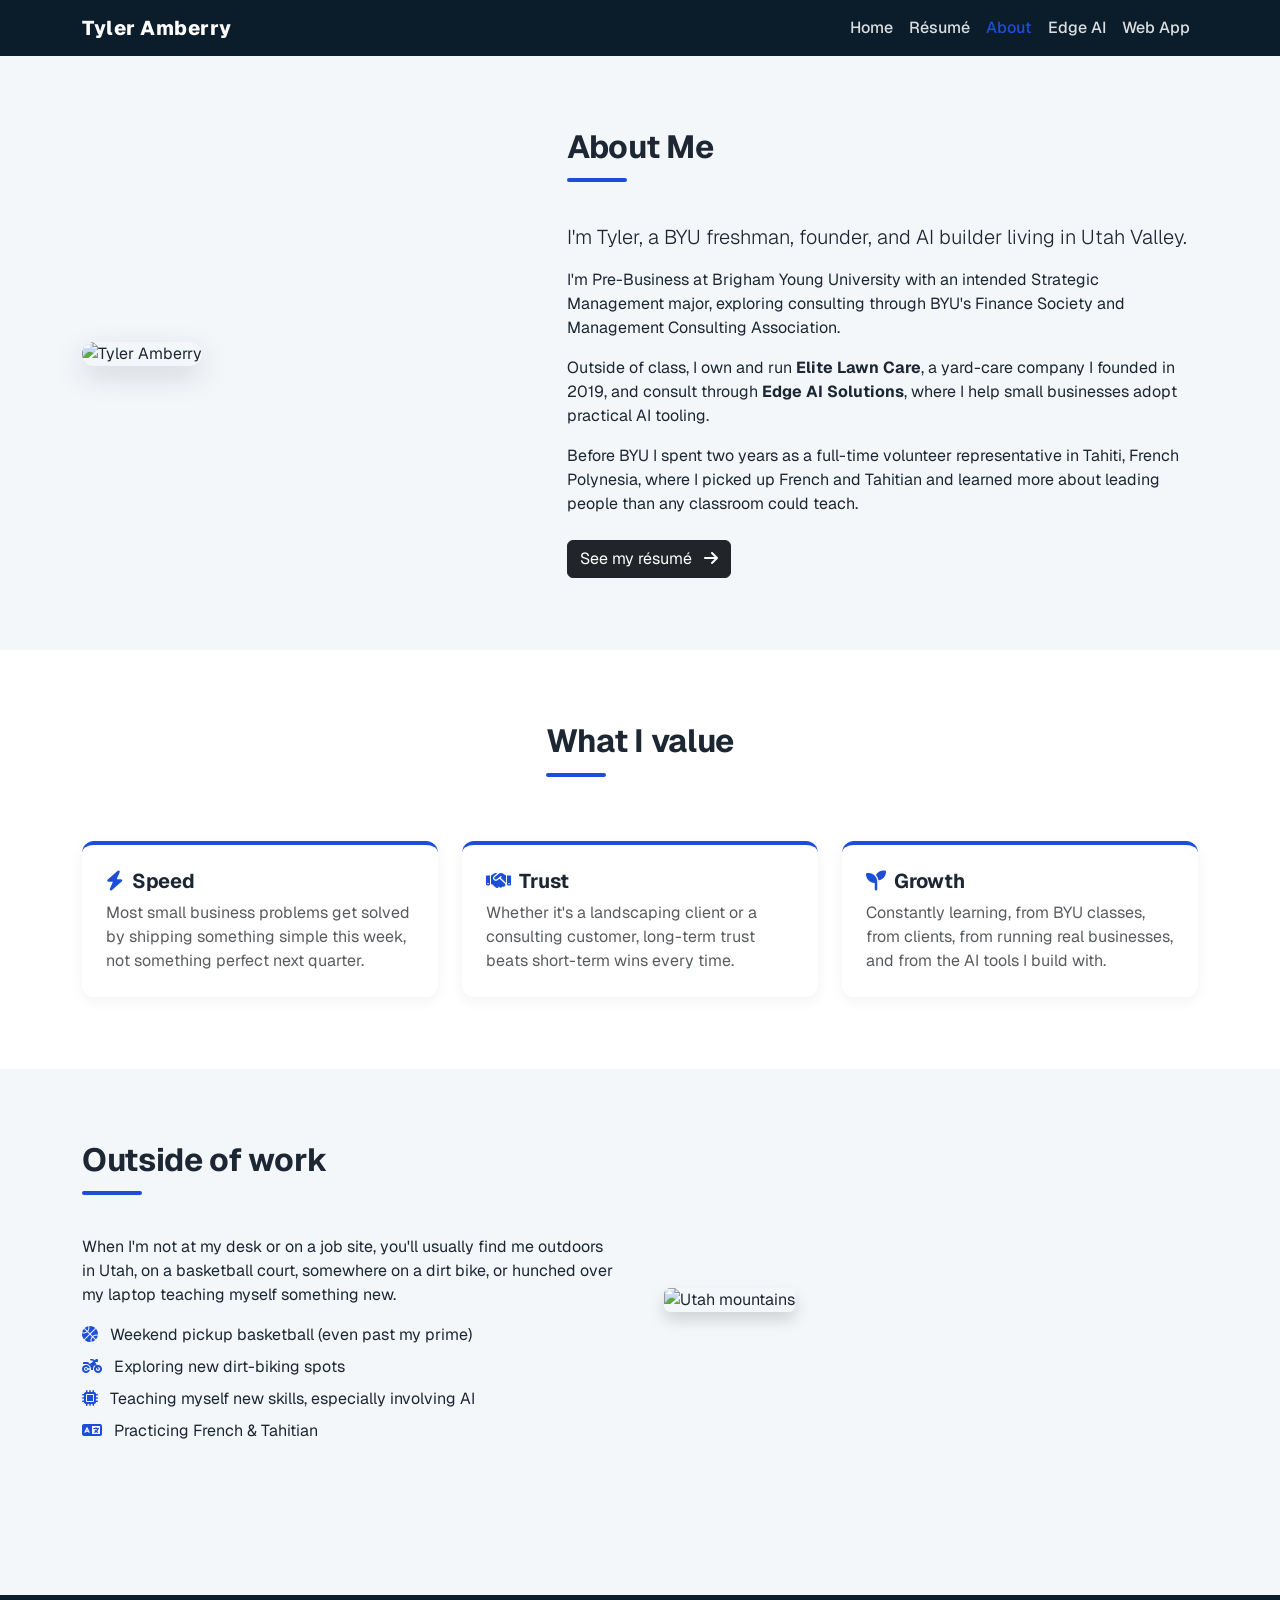
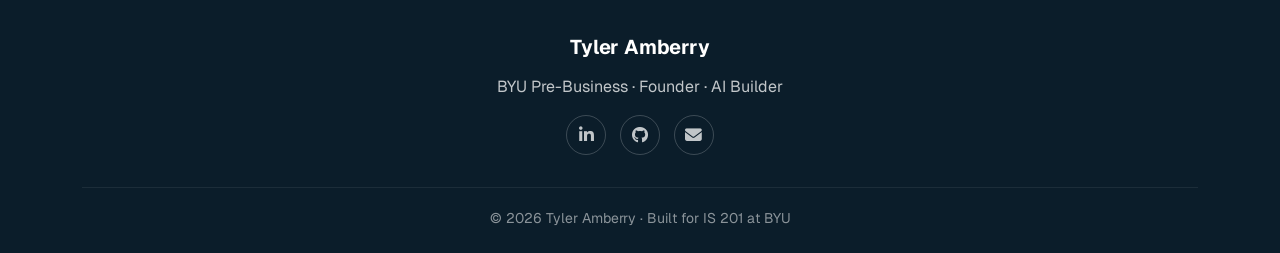
==== about.html @ 6ccbfc7c "Initial commit: IS 201 portfolio site Multi-page portfolio for BYU IS 201.  - index.html, about.html" ====
<!DOCTYPE html>
<html lang="en">
<head>
  <meta charset="UTF-8" />
  <meta name="viewport" content="width=device-width, initial-scale=1.0" />
  <title>Tyler Amberry · About</title>

  <link
    href="https://cdn.jsdelivr.net/npm/bootstrap@5.3.3/dist/css/bootstrap.min.css"
    rel="stylesheet"
  />
  <link
    rel="stylesheet"
    href="https://cdnjs.cloudflare.com/ajax/libs/font-awesome/6.5.2/css/all.min.css"
  />
  <link rel="preconnect" href="https://fonts.googleapis.com" />
  <link rel="preconnect" href="https://fonts.gstatic.com" crossorigin />
  <link
    href="https://fonts.googleapis.com/css2?family=Geist:wght@400;500;600;700;800&display=swap"
    rel="stylesheet"
  />
  <link rel="stylesheet" href="css/styles-bootstrap.css" />
</head>
<body>

  <!-- ===================== NAVBAR ===================== -->
  <nav class="navbar navbar-expand-lg bg-brand sticky-top">
    <div class="container">
      <a class="navbar-brand text-white" href="index.html">
        Tyler Amberry
      </a>
      <button class="navbar-toggler" type="button"
              data-bs-toggle="collapse" data-bs-target="#mainNav">
        <span class="navbar-toggler-icon"></span>
      </button>
      <div class="collapse navbar-collapse" id="mainNav">
        <ul class="navbar-nav ms-auto">
          <li class="nav-item"><a class="nav-link" href="index.html">Home</a></li>
          <li class="nav-item"><a class="nav-link" href="resume.html">Résumé</a></li>
          <li class="nav-item"><a class="nav-link active" href="about.html">About</a></li>
          <li class="nav-item"><a class="nav-link" href="scratch.html">Edge AI</a></li>
          <li class="nav-item"><a class="nav-link" href="webapp.html">Web App</a></li>
        </ul>
      </div>
    </div>
  </nav>

  <!-- ===================== ABOUT INTRO ===================== -->
  <section class="section">
    <div class="container">
      <div class="row align-items-center g-5">
        <div class="col-md-5">
          <img src="images/profile.jpg" alt="Tyler Amberry" class="about-photo" />
        </div>
        <div class="col-md-7">
          <h2 class="section-title">About Me</h2>
          <p class="lead">
            I'm Tyler, a BYU freshman, founder, and AI builder living
            in Utah Valley.
          </p>
          <p>
            I'm Pre-Business at Brigham Young University with an
            intended Strategic Management major, exploring consulting
            through BYU's Finance Society and Management Consulting
            Association.
          </p>
          <p>
            Outside of class, I own and run <strong>Elite Lawn Care</strong>,
            a yard-care company I founded in 2019, and consult through
            <strong>Edge AI Solutions</strong>, where I help small
            businesses adopt practical AI tooling.
          </p>
          <p>
            Before BYU I spent two years as a full-time volunteer
            representative in Tahiti, French Polynesia, where I picked
            up French and Tahitian and learned more about leading
            people than any classroom could teach.
          </p>
          <a href="resume.html" class="btn btn-dark mt-2">
            See my résumé <i class="fa-solid fa-arrow-right ms-2"></i>
          </a>
        </div>
      </div>
    </div>
  </section>

  <!-- ===================== VALUES / WHAT MATTERS ===================== -->
  <section class="section bg-white">
    <div class="container">
      <h2 class="section-title text-center mx-auto" style="width: fit-content;">
        What I value
      </h2>
      <div class="row g-4 mt-2">
        <div class="col-md-4">
          <div class="value-card">
            <h5><i class="fa-solid fa-bolt me-2" style="color:#1d4ed8;"></i>Speed</h5>
            <p class="text-muted mb-0">
              Most small business problems get solved by shipping
              something simple this week, not something perfect next
              quarter.
            </p>
          </div>
        </div>
        <div class="col-md-4">
          <div class="value-card">
            <h5><i class="fa-solid fa-handshake me-2" style="color:#1d4ed8;"></i>Trust</h5>
            <p class="text-muted mb-0">
              Whether it's a landscaping client or a consulting customer,
              long-term trust beats short-term wins every time.
            </p>
          </div>
        </div>
        <div class="col-md-4">
          <div class="value-card">
            <h5><i class="fa-solid fa-seedling me-2" style="color:#1d4ed8;"></i>Growth</h5>
            <p class="text-muted mb-0">
              Constantly learning, from BYU classes, from clients,
              from running real businesses, and from the AI tools I
              build with.
            </p>
          </div>
        </div>
      </div>
    </div>
  </section>

  <!-- ===================== INTERESTS ===================== -->
  <section class="section">
    <div class="container">
      <div class="row g-5 align-items-center">
        <div class="col-md-6 order-md-2">
          <img
            src="https://picsum.photos/seed/utahmtn/700/450"
            alt="Utah mountains"
            class="img-fluid rounded shadow"
          />
        </div>
        <div class="col-md-6 order-md-1">
          <h2 class="section-title">Outside of work</h2>
          <p>
            When I'm not at my desk or on a job site, you'll usually
            find me outdoors in Utah, on a basketball court, somewhere
            on a dirt bike, or hunched over my laptop teaching myself
            something new.
          </p>
          <ul class="list-unstyled">
            <li class="mb-2"><i class="fa-solid fa-basketball me-2" style="color:#1d4ed8;"></i> Weekend pickup basketball (even past my prime)</li>
            <li class="mb-2"><i class="fa-solid fa-motorcycle me-2" style="color:#1d4ed8;"></i> Exploring new dirt-biking spots</li>
            <li class="mb-2"><i class="fa-solid fa-microchip me-2" style="color:#1d4ed8;"></i> Teaching myself new skills, especially involving AI</li>
            <li class="mb-0"><i class="fa-solid fa-language me-2" style="color:#1d4ed8;"></i> Practicing French &amp; Tahitian</li>
          </ul>
        </div>
      </div>
    </div>
  </section>

  <!-- ===================== FOOTER ===================== -->
  <footer class="site-footer">
    <div class="container text-center">
      <h5 class="text-white mb-3">Tyler Amberry</h5>
      <p class="mb-3">BYU Pre-Business · Founder · AI Builder</p>
      <div class="social-icons mb-3">
        <a href="https://www.linkedin.com/in/tyler-amberry-49150438b/" target="_blank" rel="noopener" aria-label="LinkedIn">
          <i class="fa-brands fa-linkedin-in"></i>
        </a>
        <a href="https://github.com/tyleramberry" target="_blank" rel="noopener" aria-label="GitHub">
          <i class="fa-brands fa-github"></i>
        </a>
        <a href="mailto:tyleramberry@gmail.com" aria-label="Email">
          <i class="fa-solid fa-envelope"></i>
        </a>
      </div>
      <div class="footer-bottom">
        &copy; <span id="year"></span> Tyler Amberry · Built for IS 201 at BYU
      </div>
    </div>
  </footer>

  <script src="https://cdn.jsdelivr.net/npm/bootstrap@5.3.3/dist/js/bootstrap.bundle.min.js"></script>
  <script>
    document.getElementById("year").textContent = new Date().getFullYear();
  </script>
</body>
</html>
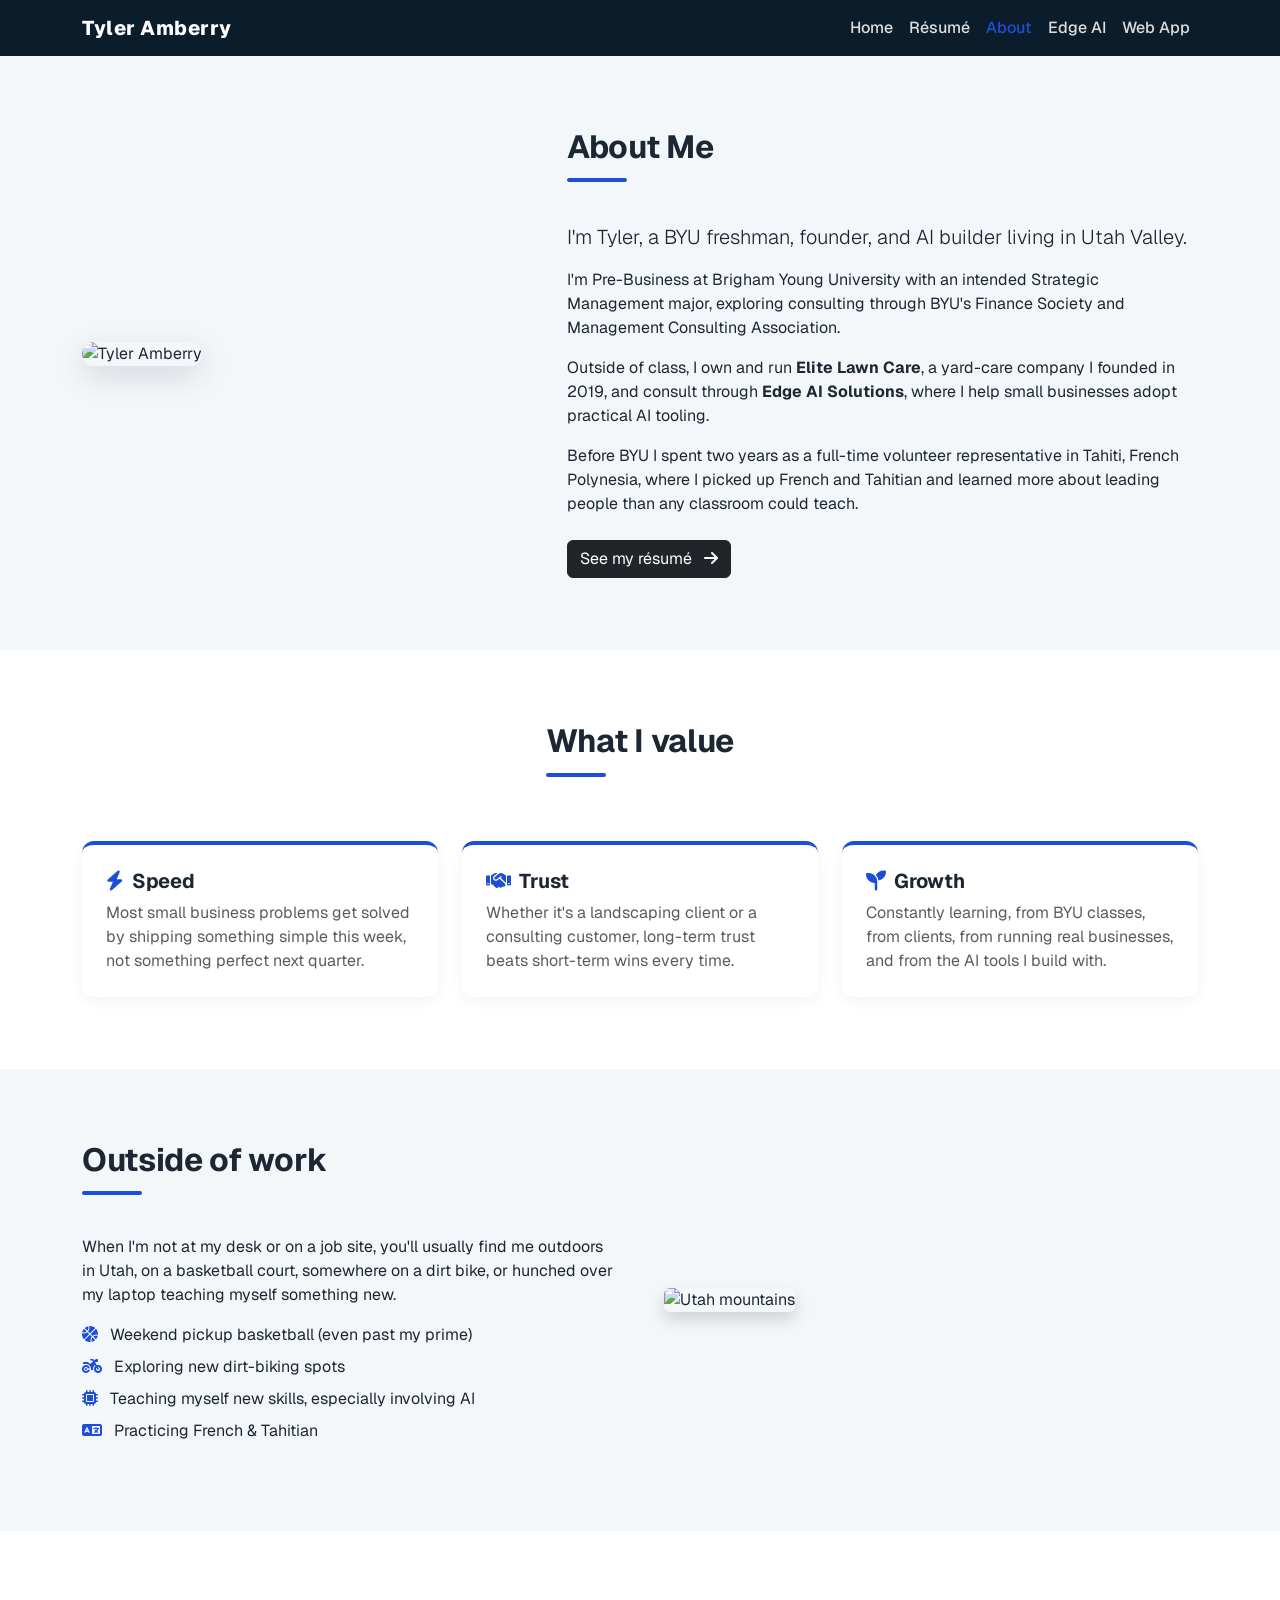
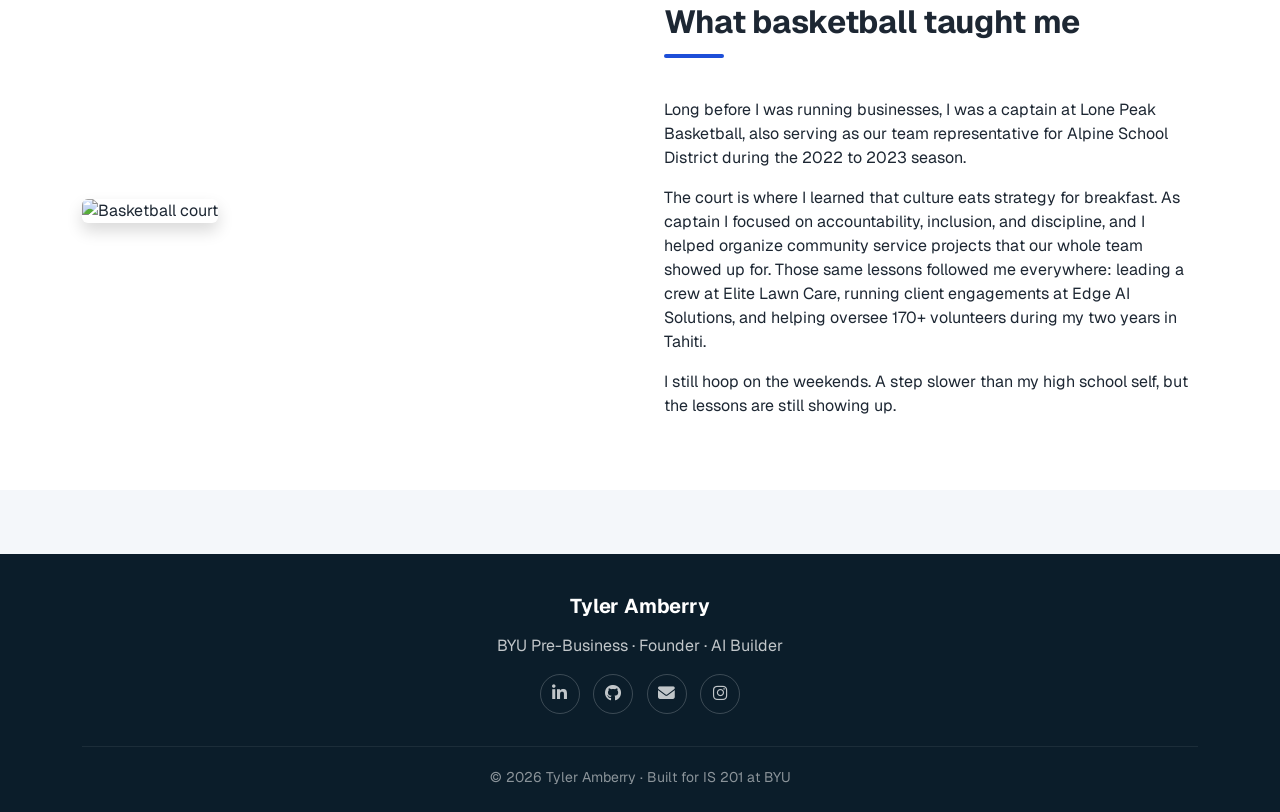
==== commit 3bfdfe40: "Add IG handle to footers, swap Tableau to AI Startup Radar, expand About with basketball section - F" ====
--- a/about.html
+++ b/about.html
@@ -154,6 +154,43 @@
     </div>
   </section>
 
+  <!-- ===================== ON THE COURT ===================== -->
+  <section class="section bg-white">
+    <div class="container">
+      <div class="row g-5 align-items-center">
+        <div class="col-md-6">
+          <img
+            src="https://picsum.photos/seed/courtside/700/450"
+            alt="Basketball court"
+            class="img-fluid rounded shadow"
+          />
+        </div>
+        <div class="col-md-6">
+          <h2 class="section-title">What basketball taught me</h2>
+          <p>
+            Long before I was running businesses, I was a captain at
+            Lone Peak Basketball, also serving as our team representative
+            for Alpine School District during the 2022 to 2023 season.
+          </p>
+          <p>
+            The court is where I learned that culture eats strategy for
+            breakfast. As captain I focused on accountability, inclusion,
+            and discipline, and I helped organize community service
+            projects that our whole team showed up for. Those same
+            lessons followed me everywhere: leading a crew at Elite
+            Lawn Care, running client engagements at Edge AI Solutions,
+            and helping oversee 170+ volunteers during my two years in
+            Tahiti.
+          </p>
+          <p class="mb-0">
+            I still hoop on the weekends. A step slower than my high
+            school self, but the lessons are still showing up.
+          </p>
+        </div>
+      </div>
+    </div>
+  </section>
+
   <!-- ===================== FOOTER ===================== -->
   <footer class="site-footer">
     <div class="container text-center">
@@ -169,6 +206,9 @@
         <a href="mailto:tyleramberry@gmail.com" aria-label="Email">
           <i class="fa-solid fa-envelope"></i>
         </a>
+        <a href="https://www.instagram.com/tyleramberry/" target="_blank" rel="noopener" aria-label="Instagram">
+          <i class="fa-brands fa-instagram"></i>
+        </a>
       </div>
       <div class="footer-bottom">
         &copy; <span id="year"></span> Tyler Amberry · Built for IS 201 at BYU
